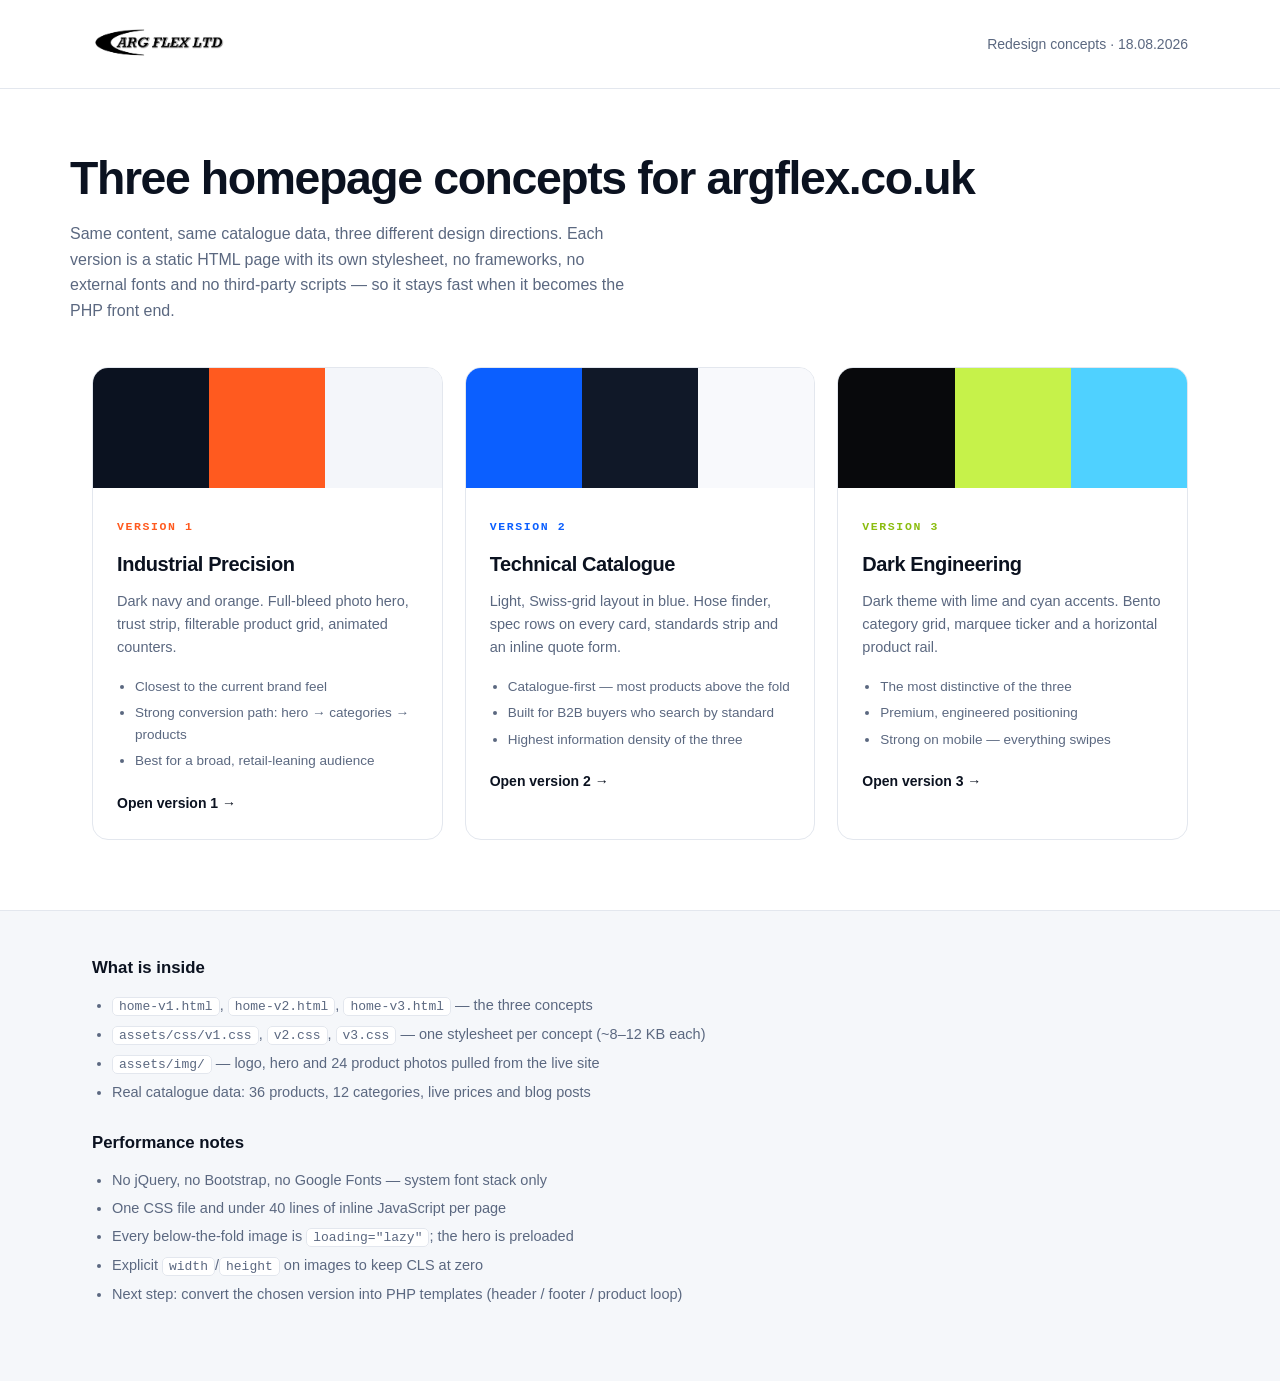
==== index.html @ 22f40467 "Add three homepage design concepts for argflex.co.uk redesign Static HTML/CSS concepts ahead of the " ====
<!DOCTYPE html>
<html lang="en">
<head>
<meta charset="utf-8">
<meta name="viewport" content="width=device-width,initial-scale=1">
<title>Arg Flex Ltd — Homepage design concepts</title>
<meta name="robots" content="noindex">
<style>
*,*::before,*::after{box-sizing:border-box}
:root{--ink:#0b1220;--mute:#5b6880;--line:#e3e7ee;--soft:#f5f7fa;
  --f:-apple-system,BlinkMacSystemFont,"Segoe UI",Roboto,Arial,sans-serif}
body{margin:0;font-family:var(--f);color:var(--ink);background:#fff;line-height:1.6}
.w{max-width:1140px;margin:0 auto;padding:0 22px}
header{border-bottom:1px solid var(--line);padding:26px 0}
header .w{display:flex;align-items:center;justify-content:space-between;gap:20px;flex-wrap:wrap}
header img{height:36px}
.hero{padding:64px 0 44px}
h1{font-size:clamp(2rem,4vw,2.9rem);letter-spacing:-.03em;margin:0 0 16px;line-height:1.12}
.hero p{color:var(--mute);max-width:64ch;margin:0}
.grid{display:grid;grid-template-columns:repeat(3,1fr);gap:22px;padding-bottom:70px}
.c{border:1px solid var(--line);border-radius:16px;overflow:hidden;display:flex;flex-direction:column;transition:.2s;
  text-decoration:none;color:inherit}
.c:hover{box-shadow:0 14px 40px -18px rgba(11,18,32,.35);transform:translateY(-4px)}
.sw{height:120px;display:flex}
.sw span{flex:1}
.b{padding:24px}
.n{font:700 11.5px ui-monospace,Menlo,monospace;letter-spacing:.14em;text-transform:uppercase;color:#ff5a1f}
.c:nth-child(2) .n{color:#0b5fff}.c:nth-child(3) .n{color:#8bbd10}
h2{font-size:1.25rem;margin:10px 0 10px;letter-spacing:-.02em}
.b p{color:var(--mute);font-size:14.5px;margin:0 0 16px}
ul{margin:0 0 18px;padding-left:18px;color:var(--mute);font-size:13.5px}
li{margin-bottom:5px}
.go{font-weight:700;font-size:14px;display:inline-flex;gap:7px;align-items:center}
.note{background:var(--soft);border-top:1px solid var(--line);padding:44px 0 60px}
.note h3{margin:0 0 12px;font-size:1.05rem}
.note ul{color:var(--mute);font-size:14.5px;padding-left:20px}
code{background:#fff;border:1px solid var(--line);border-radius:5px;padding:1px 6px;font-size:13px}
@media(max-width:900px){.grid{grid-template-columns:1fr}}
</style>
</head>
<body>

<header>
  <div class="w">
    <img src="assets/img/site/logo.png" alt="Arg Flex Ltd">
    <span style="color:var(--mute);font-size:14px">Redesign concepts · 18.08.2026</span>
  </div>
</header>

<div class="w hero">
  <h1>Three homepage concepts for argflex.co.uk</h1>
  <p>Same content, same catalogue data, three different design directions. Each version is a static HTML page with its own stylesheet, no frameworks, no external fonts and no third-party scripts — so it stays fast when it becomes the PHP front end.</p>
</div>

<div class="w grid">
  <a class="c" href="home-v1.html">
    <div class="sw"><span style="background:#0b1220"></span><span style="background:#ff5a1f"></span><span style="background:#f4f6fa"></span></div>
    <div class="b">
      <span class="n">Version 1</span>
      <h2>Industrial Precision</h2>
      <p>Dark navy and orange. Full-bleed photo hero, trust strip, filterable product grid, animated counters.</p>
      <ul>
        <li>Closest to the current brand feel</li>
        <li>Strong conversion path: hero → categories → products</li>
        <li>Best for a broad, retail-leaning audience</li>
      </ul>
      <span class="go">Open version 1 →</span>
    </div>
  </a>

  <a class="c" href="home-v2.html">
    <div class="sw"><span style="background:#0b5fff"></span><span style="background:#101828"></span><span style="background:#f8f9fc"></span></div>
    <div class="b">
      <span class="n">Version 2</span>
      <h2>Technical Catalogue</h2>
      <p>Light, Swiss-grid layout in blue. Hose finder, spec rows on every card, standards strip and an inline quote form.</p>
      <ul>
        <li>Catalogue-first — most products above the fold</li>
        <li>Built for B2B buyers who search by standard</li>
        <li>Highest information density of the three</li>
      </ul>
      <span class="go">Open version 2 →</span>
    </div>
  </a>

  <a class="c" href="home-v3.html">
    <div class="sw"><span style="background:#08090c"></span><span style="background:#c6f24a"></span><span style="background:#4fd1ff"></span></div>
    <div class="b">
      <span class="n">Version 3</span>
      <h2>Dark Engineering</h2>
      <p>Dark theme with lime and cyan accents. Bento category grid, marquee ticker and a horizontal product rail.</p>
      <ul>
        <li>The most distinctive of the three</li>
        <li>Premium, engineered positioning</li>
        <li>Strong on mobile — everything swipes</li>
      </ul>
      <span class="go">Open version 3 →</span>
    </div>
  </a>
</div>

<div class="note">
  <div class="w">
    <h3>What is inside</h3>
    <ul>
      <li><code>home-v1.html</code>, <code>home-v2.html</code>, <code>home-v3.html</code> — the three concepts</li>
      <li><code>assets/css/v1.css</code>, <code>v2.css</code>, <code>v3.css</code> — one stylesheet per concept (~8–12 KB each)</li>
      <li><code>assets/img/</code> — logo, hero and 24 product photos pulled from the live site</li>
      <li>Real catalogue data: 36 products, 12 categories, live prices and blog posts</li>
    </ul>
    <h3 style="margin-top:26px">Performance notes</h3>
    <ul>
      <li>No jQuery, no Bootstrap, no Google Fonts — system font stack only</li>
      <li>One CSS file and under 40 lines of inline JavaScript per page</li>
      <li>Every below-the-fold image is <code>loading="lazy"</code>; the hero is preloaded</li>
      <li>Explicit <code>width</code>/<code>height</code> on images to keep CLS at zero</li>
      <li>Next step: convert the chosen version into PHP templates (header / footer / product loop)</li>
    </ul>
  </div>
</div>

</body>
</html>
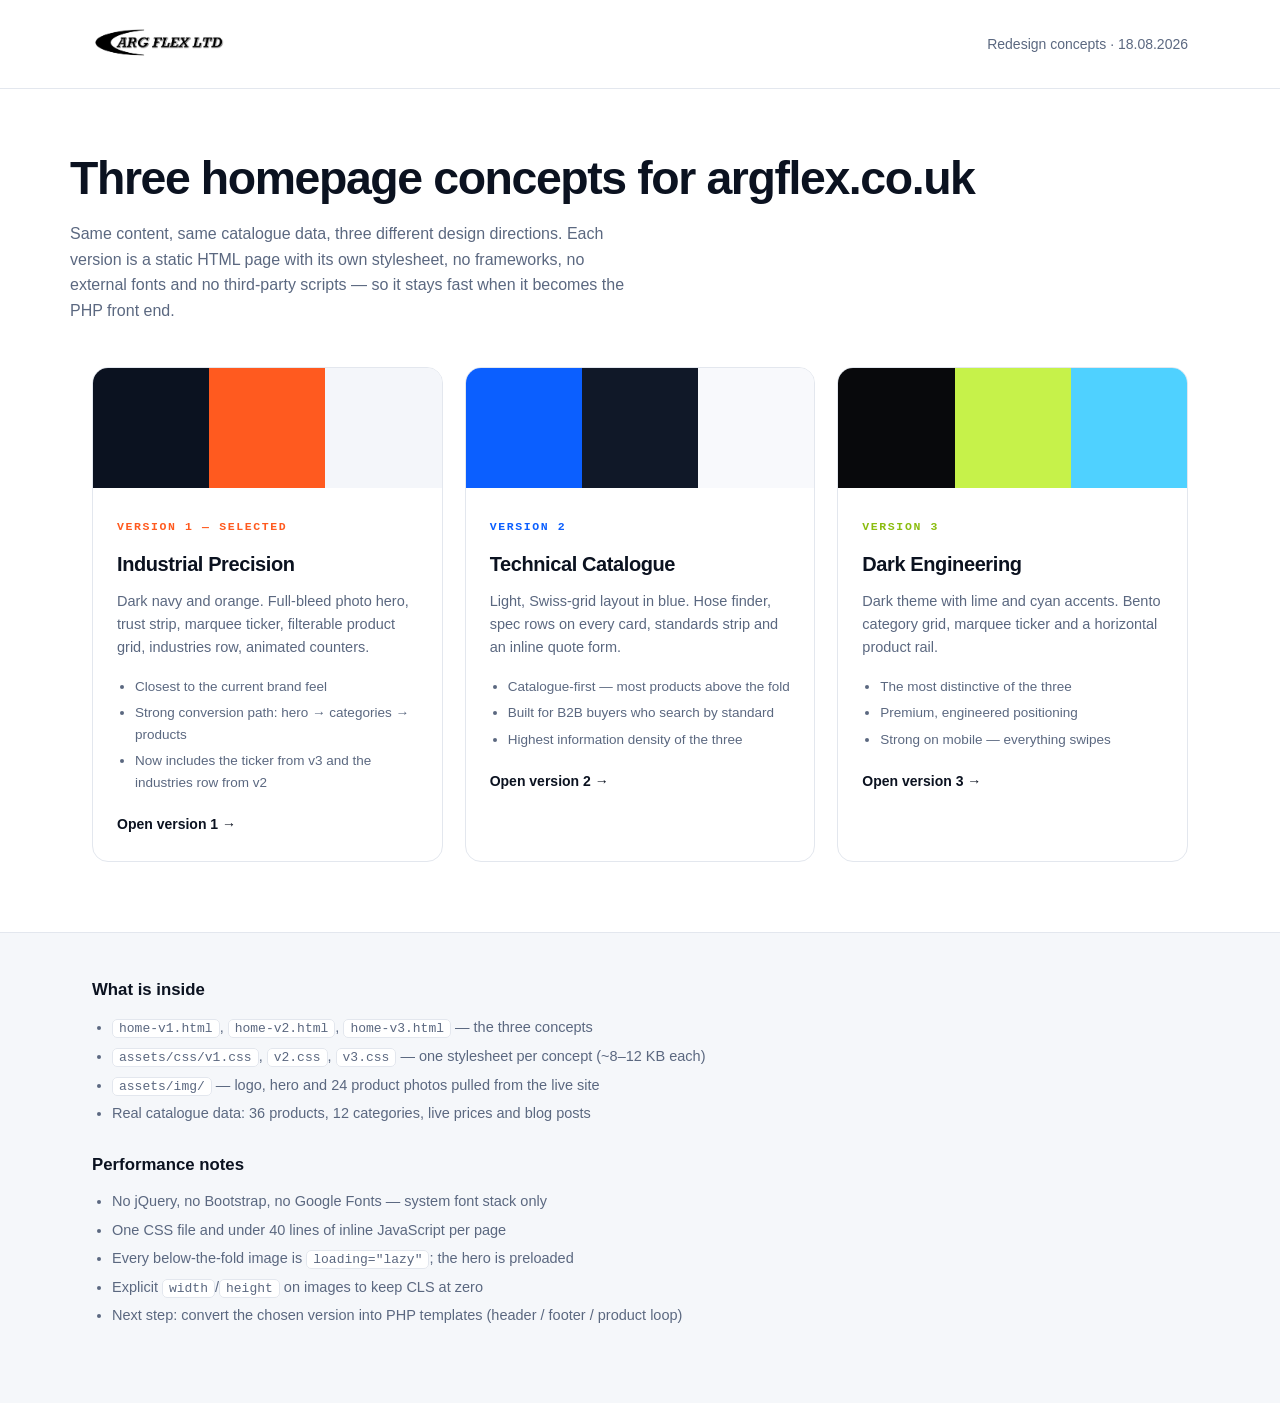
==== commit d55d6288: "Merge ticker and industries row from v3/v2 into v1 Version 1 is the chosen base. Two blocks moved in" ====
--- a/index.html
+++ b/index.html
@@ -56,13 +56,13 @@
   <a class="c" href="home-v1.html">
     <div class="sw"><span style="background:#0b1220"></span><span style="background:#ff5a1f"></span><span style="background:#f4f6fa"></span></div>
     <div class="b">
-      <span class="n">Version 1</span>
+      <span class="n">Version 1 — selected</span>
       <h2>Industrial Precision</h2>
-      <p>Dark navy and orange. Full-bleed photo hero, trust strip, filterable product grid, animated counters.</p>
+      <p>Dark navy and orange. Full-bleed photo hero, trust strip, marquee ticker, filterable product grid, industries row, animated counters.</p>
       <ul>
         <li>Closest to the current brand feel</li>
         <li>Strong conversion path: hero → categories → products</li>
-        <li>Best for a broad, retail-leaning audience</li>
+        <li>Now includes the ticker from v3 and the industries row from v2</li>
       </ul>
       <span class="go">Open version 1 →</span>
     </div>
